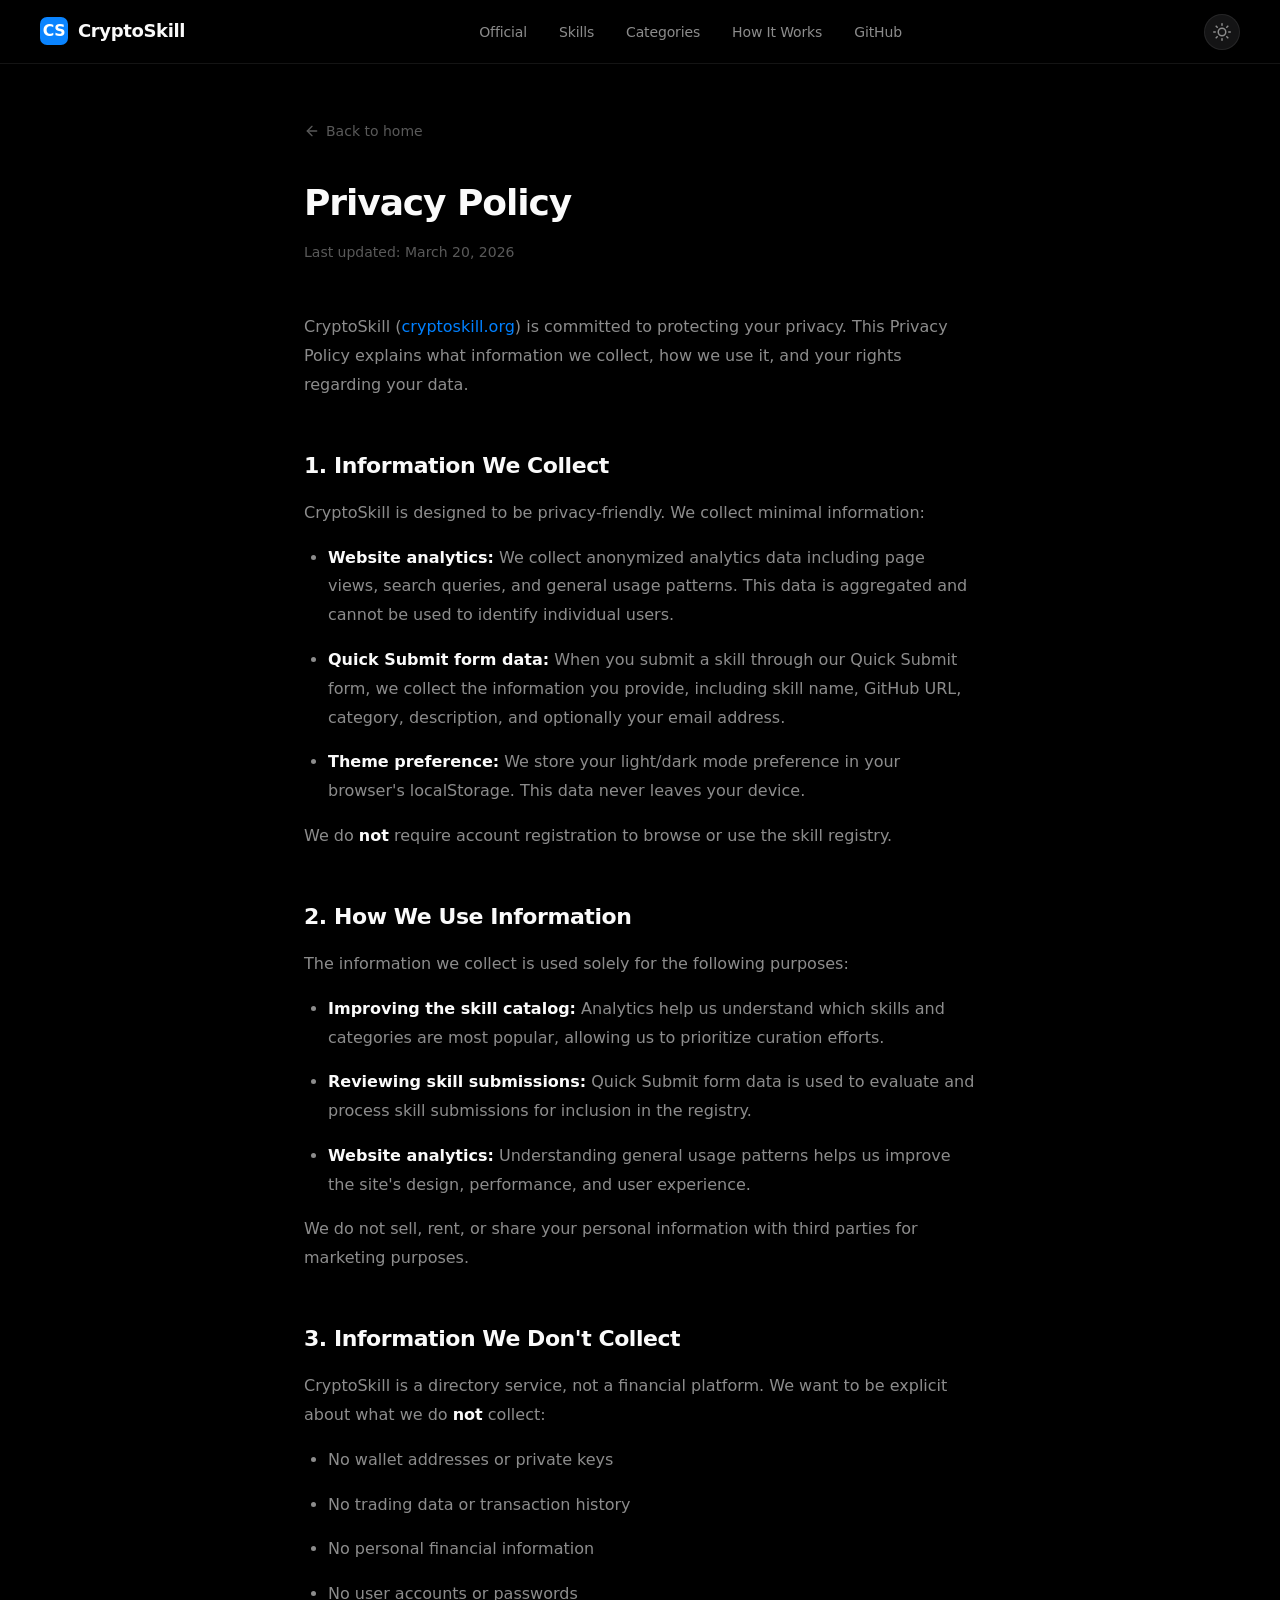
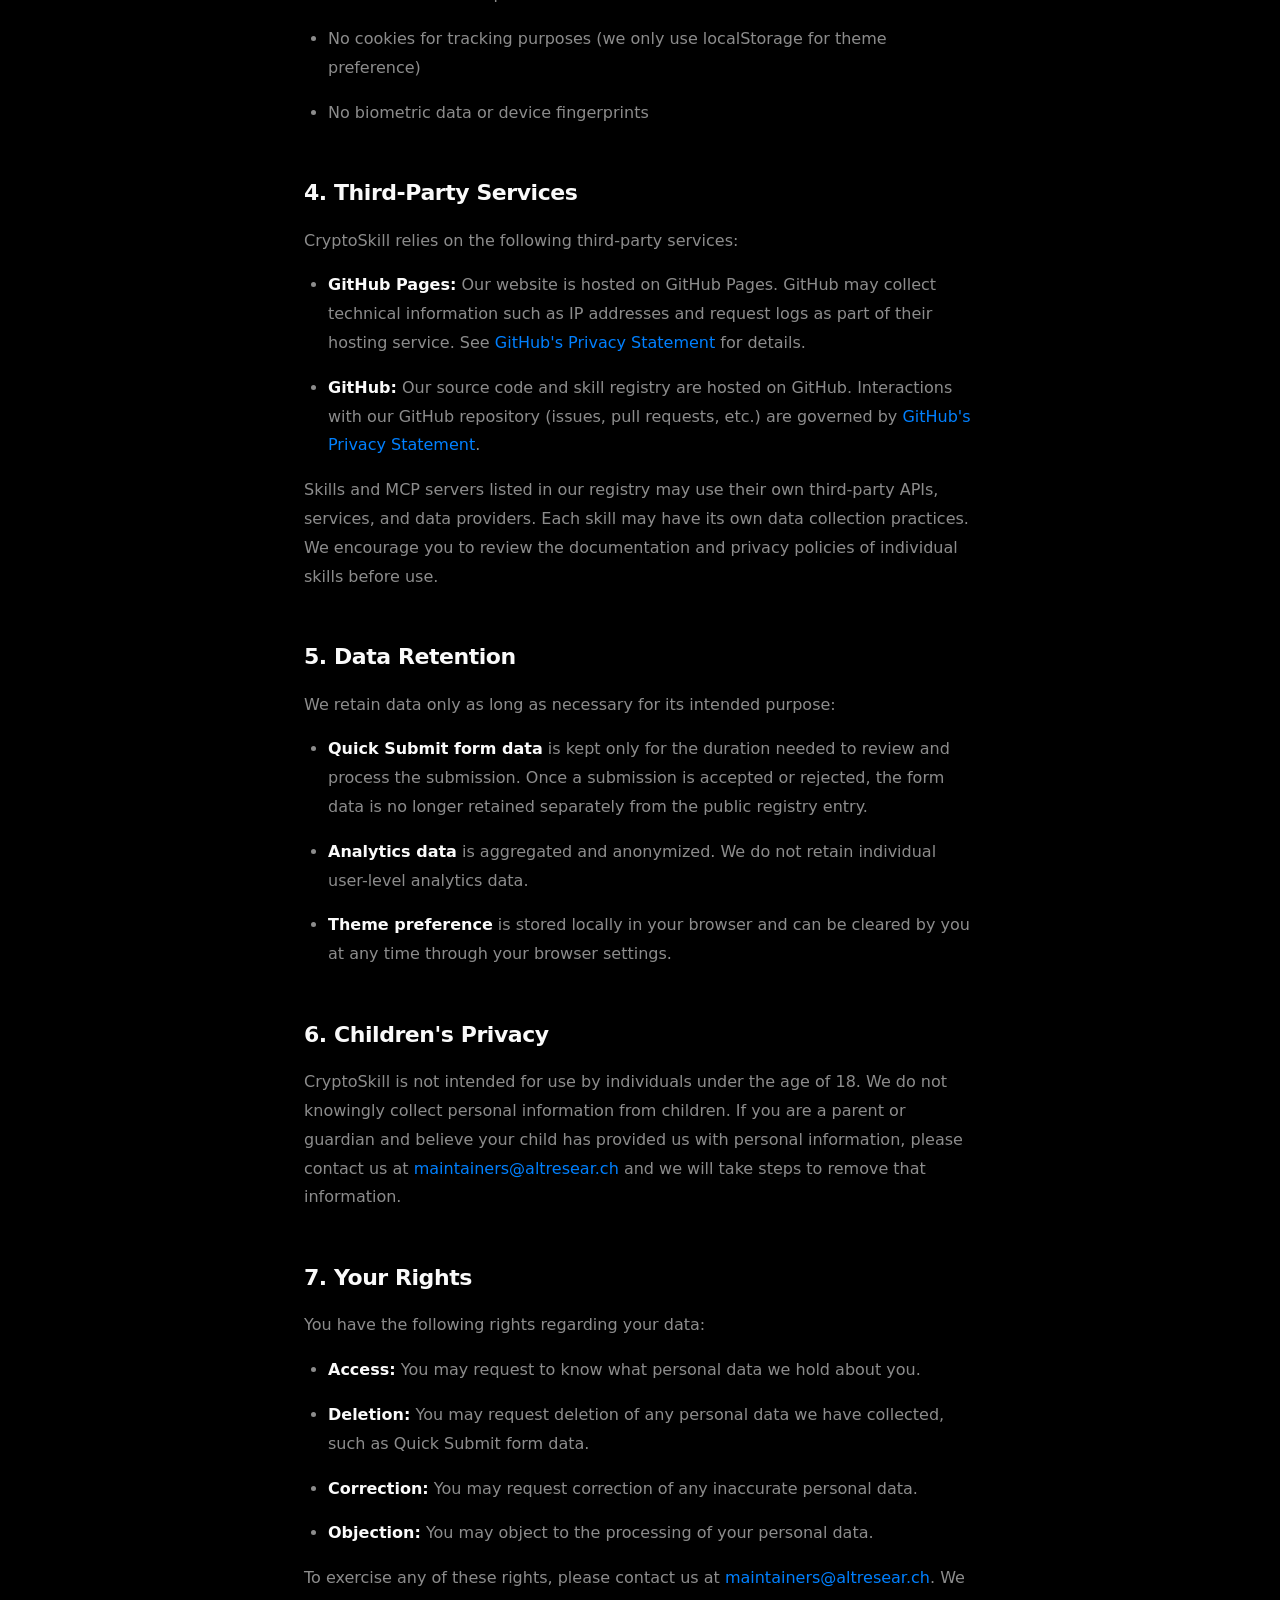
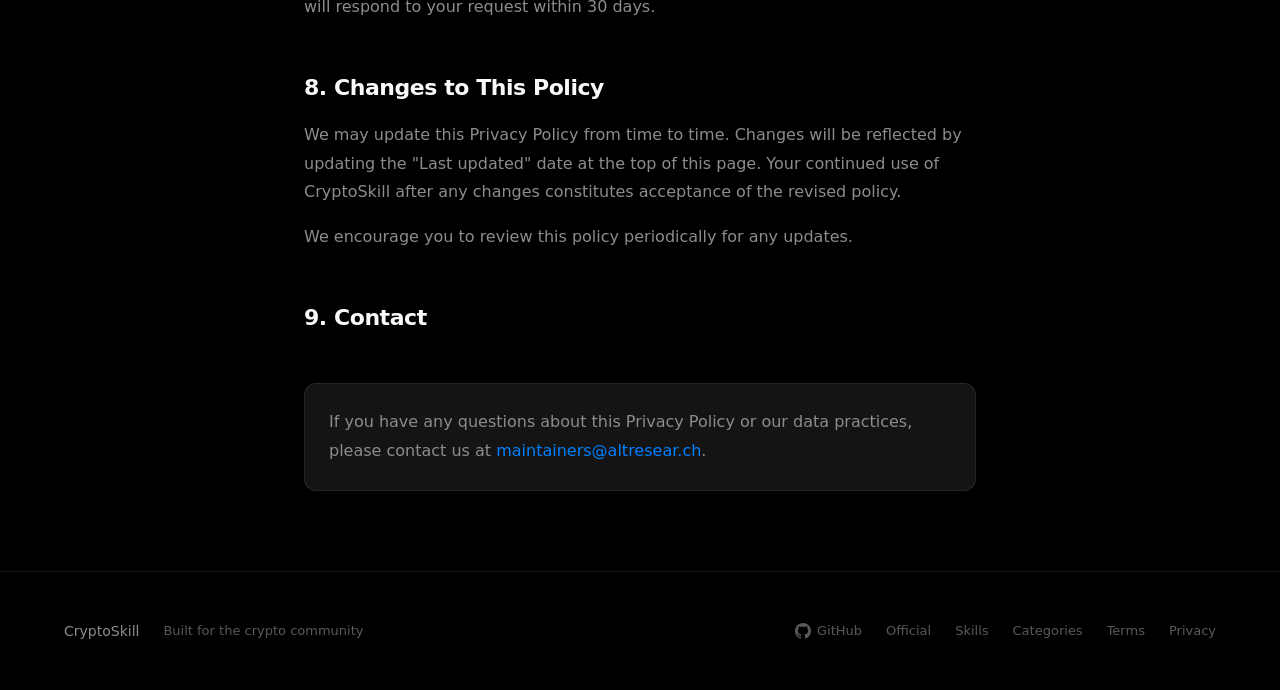
==== docs/privacy.html @ 2f7f5d59 "Add Terms of Service and Privacy Policy pages" ====
<!DOCTYPE html>
<html lang="en">
<head>
  <meta charset="UTF-8">
  <meta name="viewport" content="width=device-width, initial-scale=1.0">
  <title>Privacy Policy - CryptoSkill</title>
  <meta name="description" content="Privacy Policy for CryptoSkill, the open source registry of crypto AI agent skills and MCP servers.">

  <!-- Open Graph -->
  <meta property="og:type" content="website">
  <meta property="og:title" content="Privacy Policy - CryptoSkill">
  <meta property="og:description" content="Privacy Policy for CryptoSkill, the open source registry of crypto AI agent skills and MCP servers.">
  <meta property="og:url" content="https://cryptoskill.org/privacy.html">
  <meta property="og:site_name" content="CryptoSkill">

  <!-- Favicon -->
  <link rel="icon" type="image/svg+xml" href="favicon.svg">

  <!-- Stylesheet -->
  <link rel="stylesheet" href="styles.css">
</head>
<body>

  <!-- Navigation -->
  <nav class="navbar">
    <div class="container">
      <a href="index.html" class="nav-logo">
        <svg width="28" height="28" viewBox="0 0 32 32" fill="none">
          <rect width="32" height="32" rx="8" fill="#0a84ff"/>
          <text x="16" y="22" font-family="system-ui" font-size="18" font-weight="700" fill="white" text-anchor="middle">CS</text>
        </svg>
        CryptoSkill
      </a>

      <ul class="nav-links" id="navLinks">
        <li><a href="index.html#official">Official</a></li>
        <li><a href="index.html#skills">Skills</a></li>
        <li><a href="index.html#categories">Categories</a></li>
        <li><a href="index.html#how-it-works">How It Works</a></li>
        <li><a href="https://github.com/jiayaoqijia/cryptoskill" target="_blank" rel="noopener">GitHub</a></li>
      </ul>

      <div class="nav-right">
        <button class="theme-toggle" id="themeToggle" aria-label="Toggle theme">
          <!-- Sun icon (shown in dark mode) -->
          <svg class="icon-sun" width="18" height="18" viewBox="0 0 24 24" fill="none" stroke="currentColor" stroke-width="2" stroke-linecap="round" stroke-linejoin="round">
            <circle cx="12" cy="12" r="5"/>
            <line x1="12" y1="1" x2="12" y2="3"/>
            <line x1="12" y1="21" x2="12" y2="23"/>
            <line x1="4.22" y1="4.22" x2="5.64" y2="5.64"/>
            <line x1="18.36" y1="18.36" x2="19.78" y2="19.78"/>
            <line x1="1" y1="12" x2="3" y2="12"/>
            <line x1="21" y1="12" x2="23" y2="12"/>
            <line x1="4.22" y1="19.78" x2="5.64" y2="18.36"/>
            <line x1="18.36" y1="5.64" x2="19.78" y2="4.22"/>
          </svg>
          <!-- Moon icon (shown in light mode) -->
          <svg class="icon-moon" width="18" height="18" viewBox="0 0 24 24" fill="none" stroke="currentColor" stroke-width="2" stroke-linecap="round" stroke-linejoin="round">
            <path d="M21 12.79A9 9 0 1 1 11.21 3 7 7 0 0 0 21 12.79z"/>
          </svg>
        </button>

        <button class="mobile-toggle" id="mobileToggle" aria-label="Toggle menu">
          <span></span>
          <span></span>
          <span></span>
        </button>
      </div>
    </div>
  </nav>

  <!-- Privacy Policy Content -->
  <div class="legal-content">
    <a href="index.html" class="legal-back">
      <svg viewBox="0 0 24 24" fill="none" stroke="currentColor" stroke-width="2" stroke-linecap="round" stroke-linejoin="round">
        <line x1="19" y1="12" x2="5" y2="12"/>
        <polyline points="12 19 5 12 12 5"/>
      </svg>
      Back to home
    </a>

    <h1>Privacy Policy</h1>
    <p class="legal-date">Last updated: March 20, 2026</p>

    <p>CryptoSkill (<a href="https://cryptoskill.org">cryptoskill.org</a>) is committed to protecting your privacy. This Privacy Policy explains what information we collect, how we use it, and your rights regarding your data.</p>

    <h2>1. Information We Collect</h2>
    <p>CryptoSkill is designed to be privacy-friendly. We collect minimal information:</p>
    <ul>
      <li><strong>Website analytics:</strong> We collect anonymized analytics data including page views, search queries, and general usage patterns. This data is aggregated and cannot be used to identify individual users.</li>
      <li><strong>Quick Submit form data:</strong> When you submit a skill through our Quick Submit form, we collect the information you provide, including skill name, GitHub URL, category, description, and optionally your email address.</li>
      <li><strong>Theme preference:</strong> We store your light/dark mode preference in your browser's localStorage. This data never leaves your device.</li>
    </ul>
    <p>We do <strong>not</strong> require account registration to browse or use the skill registry.</p>

    <h2>2. How We Use Information</h2>
    <p>The information we collect is used solely for the following purposes:</p>
    <ul>
      <li><strong>Improving the skill catalog:</strong> Analytics help us understand which skills and categories are most popular, allowing us to prioritize curation efforts.</li>
      <li><strong>Reviewing skill submissions:</strong> Quick Submit form data is used to evaluate and process skill submissions for inclusion in the registry.</li>
      <li><strong>Website analytics:</strong> Understanding general usage patterns helps us improve the site's design, performance, and user experience.</li>
    </ul>
    <p>We do not sell, rent, or share your personal information with third parties for marketing purposes.</p>

    <h2>3. Information We Don't Collect</h2>
    <p>CryptoSkill is a directory service, not a financial platform. We want to be explicit about what we do <strong>not</strong> collect:</p>
    <ul>
      <li>No wallet addresses or private keys</li>
      <li>No trading data or transaction history</li>
      <li>No personal financial information</li>
      <li>No user accounts or passwords</li>
      <li>No cookies for tracking purposes (we only use localStorage for theme preference)</li>
      <li>No biometric data or device fingerprints</li>
    </ul>

    <h2>4. Third-Party Services</h2>
    <p>CryptoSkill relies on the following third-party services:</p>
    <ul>
      <li><strong>GitHub Pages:</strong> Our website is hosted on GitHub Pages. GitHub may collect technical information such as IP addresses and request logs as part of their hosting service. See <a href="https://docs.github.com/en/site-policy/privacy-policies/github-general-privacy-statement" target="_blank" rel="noopener">GitHub's Privacy Statement</a> for details.</li>
      <li><strong>GitHub:</strong> Our source code and skill registry are hosted on GitHub. Interactions with our GitHub repository (issues, pull requests, etc.) are governed by <a href="https://docs.github.com/en/site-policy/privacy-policies/github-general-privacy-statement" target="_blank" rel="noopener">GitHub's Privacy Statement</a>.</li>
    </ul>
    <p>Skills and MCP servers listed in our registry may use their own third-party APIs, services, and data providers. Each skill may have its own data collection practices. We encourage you to review the documentation and privacy policies of individual skills before use.</p>

    <h2>5. Data Retention</h2>
    <p>We retain data only as long as necessary for its intended purpose:</p>
    <ul>
      <li><strong>Quick Submit form data</strong> is kept only for the duration needed to review and process the submission. Once a submission is accepted or rejected, the form data is no longer retained separately from the public registry entry.</li>
      <li><strong>Analytics data</strong> is aggregated and anonymized. We do not retain individual user-level analytics data.</li>
      <li><strong>Theme preference</strong> is stored locally in your browser and can be cleared by you at any time through your browser settings.</li>
    </ul>

    <h2>6. Children's Privacy</h2>
    <p>CryptoSkill is not intended for use by individuals under the age of 18. We do not knowingly collect personal information from children. If you are a parent or guardian and believe your child has provided us with personal information, please contact us at <a href="mailto:maintainers@altresear.ch">maintainers@altresear.ch</a> and we will take steps to remove that information.</p>

    <h2>7. Your Rights</h2>
    <p>You have the following rights regarding your data:</p>
    <ul>
      <li><strong>Access:</strong> You may request to know what personal data we hold about you.</li>
      <li><strong>Deletion:</strong> You may request deletion of any personal data we have collected, such as Quick Submit form data.</li>
      <li><strong>Correction:</strong> You may request correction of any inaccurate personal data.</li>
      <li><strong>Objection:</strong> You may object to the processing of your personal data.</li>
    </ul>
    <p>To exercise any of these rights, please contact us at <a href="mailto:maintainers@altresear.ch">maintainers@altresear.ch</a>. We will respond to your request within 30 days.</p>

    <h2>8. Changes to This Policy</h2>
    <p>We may update this Privacy Policy from time to time. Changes will be reflected by updating the "Last updated" date at the top of this page. Your continued use of CryptoSkill after any changes constitutes acceptance of the revised policy.</p>
    <p>We encourage you to review this policy periodically for any updates.</p>

    <h2>9. Contact</h2>
    <div class="legal-contact">
      <p>If you have any questions about this Privacy Policy or our data practices, please contact us at <a href="mailto:maintainers@altresear.ch">maintainers@altresear.ch</a>.</p>
    </div>
  </div>

  <!-- Footer -->
  <footer class="footer">
    <div class="container">
      <div class="footer-left">
        <span class="footer-brand">CryptoSkill</span>
        <span class="footer-text">Built for the crypto community</span>
      </div>
      <div class="footer-links">
        <a href="https://github.com/jiayaoqijia/cryptoskill" target="_blank" rel="noopener">
          <svg width="16" height="16" viewBox="0 0 24 24" fill="currentColor">
            <path d="M12 0c-6.626 0-12 5.373-12 12 0 5.302 3.438 9.8 8.207 11.387.599.111.793-.261.793-.577v-2.234c-3.338.726-4.033-1.416-4.033-1.416-.546-1.387-1.333-1.756-1.333-1.756-1.089-.745.083-.729.083-.729 1.205.084 1.839 1.237 1.839 1.237 1.07 1.834 2.807 1.304 3.492.997.107-.775.418-1.305.762-1.604-2.665-.305-5.467-1.334-5.467-5.931 0-1.311.469-2.381 1.236-3.221-.124-.303-.535-1.524.117-3.176 0 0 1.008-.322 3.301 1.23.957-.266 1.983-.399 3.003-.404 1.02.005 2.047.138 3.006.404 2.291-1.552 3.297-1.23 3.297-1.23.653 1.653.242 2.874.118 3.176.77.84 1.235 1.911 1.235 3.221 0 4.609-2.807 5.624-5.479 5.921.43.372.823 1.102.823 2.222v3.293c0 .319.192.694.801.576 4.765-1.589 8.199-6.086 8.199-11.386 0-6.627-5.373-12-12-12z"/>
          </svg>
          GitHub
        </a>
        <a href="index.html#official">Official</a>
        <a href="index.html#skills">Skills</a>
        <a href="index.html#categories">Categories</a>
        <a href="terms.html">Terms</a>
        <a href="privacy.html">Privacy</a>
      </div>
    </div>
  </footer>

  <!-- Theme toggle script -->
  <script>
    // Theme toggle
    const themeToggle = document.getElementById('themeToggle');
    const stored = localStorage.getItem('theme');
    if (stored) document.documentElement.setAttribute('data-theme', stored);

    themeToggle.addEventListener('click', () => {
      const current = document.documentElement.getAttribute('data-theme');
      const next = current === 'light' ? 'dark' : 'light';
      document.documentElement.setAttribute('data-theme', next);
      localStorage.setItem('theme', next);
    });

    // Mobile menu toggle
    const mobileToggle = document.getElementById('mobileToggle');
    const navLinks = document.getElementById('navLinks');
    mobileToggle.addEventListener('click', () => {
      navLinks.classList.toggle('open');
    });
  </script>
</body>
</html>
---- docs/styles.css ----
/* ============================================
   CryptoSkill - Apple-Inspired Design System
   ============================================ */

/* --- Custom Properties (Dark Mode - Default) --- */
:root {
  --bg-primary: hsl(0 0% 0%);
  --bg-card: rgba(28, 28, 30, 0.72);
  --bg-card-hover: rgba(38, 38, 40, 0.8);
  --card-border: rgba(255, 255, 255, 0.08);
  --card-border-hover: rgba(255, 255, 255, 0.15);
  --primary: hsl(210 100% 50%);
  --primary-rgb: 10, 132, 255;
  --text-primary: hsl(0 0% 98%);
  --text-secondary: hsl(0 0% 55%);
  --text-tertiary: hsl(0 0% 35%);
  --success: hsl(142 72% 46%);
  --border: hsl(0 0% 15%);
  --radius-sm: 8px;
  --radius-md: 12px;
  --radius-lg: 16px;
  --radius-xl: 24px;
  --radius-pill: 9999px;
  --ease: cubic-bezier(0.25, 0.46, 0.45, 0.94);
  --duration: 300ms;
  --transition: var(--duration) var(--ease);
  --font-stack: -apple-system, BlinkMacSystemFont, "SF Pro Display", "SF Pro Text", "Inter", system-ui, sans-serif;
  --font-mono: "SF Mono", "JetBrains Mono", ui-monospace, monospace;
  --max-width: 1200px;
  --card-shadow: 0 2px 8px rgba(0, 0, 0, 0.15), 0 0 1px rgba(255, 255, 255, 0.05) inset;
  --navbar-bg: rgba(0, 0, 0, 0.8);
  --search-bg: rgba(28, 28, 30, 0.95);
  --modal-bg: rgba(28, 28, 30, 0.95);
  --overlay-bg: rgba(0, 0, 0, 0.7);
  --code-bg: rgba(0, 0, 0, 0.5);
  --kbd-bg: rgba(255, 255, 255, 0.06);
  --subtle-bg: rgba(255, 255, 255, 0.04);
  --subtle-bg-hover: rgba(255, 255, 255, 0.06);
  --subtle-bg-active: rgba(255, 255, 255, 0.1);
  --scrollbar-thumb: rgba(255, 255, 255, 0.1);
  --icon-bg: rgba(255, 255, 255, 0.06);
}

/* --- Light Mode --- */
[data-theme="light"] {
  --bg-primary: hsl(0 0% 98%);
  --bg-card: rgba(255, 255, 255, 0.85);
  --bg-card-hover: rgba(255, 255, 255, 0.95);
  --card-border: rgba(0, 0, 0, 0.08);
  --card-border-hover: rgba(0, 0, 0, 0.15);
  --text-primary: hsl(0 0% 8%);
  --text-secondary: hsl(0 0% 40%);
  --text-tertiary: hsl(0 0% 55%);
  --border: hsl(0 0% 88%);
  --card-shadow: 0 1px 3px rgba(0, 0, 0, 0.06), 0 1px 2px rgba(0, 0, 0, 0.04);
  --navbar-bg: rgba(255, 255, 255, 0.85);
  --search-bg: rgba(255, 255, 255, 0.98);
  --modal-bg: rgba(255, 255, 255, 0.98);
  --overlay-bg: rgba(0, 0, 0, 0.4);
  --code-bg: rgba(0, 0, 0, 0.04);
  --kbd-bg: rgba(0, 0, 0, 0.05);
  --subtle-bg: rgba(0, 0, 0, 0.03);
  --subtle-bg-hover: rgba(0, 0, 0, 0.05);
  --subtle-bg-active: rgba(0, 0, 0, 0.08);
  --scrollbar-thumb: rgba(0, 0, 0, 0.15);
  --icon-bg: rgba(0, 0, 0, 0.05);
}

[data-theme="light"] .hero-glow {
  background: radial-gradient(ellipse at top, hsla(210 100% 50% / 0.06), transparent 60%);
}

[data-theme="light"] .official-project-card:hover,
[data-theme="light"] .skill-card:hover {
  box-shadow: 0 4px 16px rgba(0, 0, 0, 0.08), 0 1px 3px rgba(0, 0, 0, 0.06);
}

[data-theme="light"] .search-overlay {
  background: var(--overlay-bg);
}

[data-theme="light"] .search-container {
  box-shadow: 0 24px 80px rgba(0, 0, 0, 0.15);
}

[data-theme="light"] .modal-overlay {
  background: var(--overlay-bg);
}

[data-theme="light"] .modal {
  box-shadow: 0 24px 80px rgba(0, 0, 0, 0.15);
}

[data-theme="light"] .btn-primary {
  box-shadow: 0 0 20px rgba(var(--primary-rgb), 0.2);
}

[data-theme="light"] .btn-primary:hover {
  box-shadow: 0 0 30px rgba(var(--primary-rgb), 0.35);
}

[data-theme="light"] .official-badge,
[data-theme="light"] .search-result-item .result-badge.official,
[data-theme="light"] .skill-badge.official-tag,
[data-theme="light"] .modal-official-badge {
  background: rgba(34, 197, 94, 0.1);
}

[data-theme="light"] .filter-btn.active {
  box-shadow: 0 0 12px rgba(var(--primary-rgb), 0.2);
}

[data-theme="light"] .install-cmd {
  background: var(--code-bg);
  border-color: var(--card-border);
}

[data-theme="light"] .install-cmd .copy-btn {
  background: var(--subtle-bg);
  border-color: var(--card-border);
}

[data-theme="light"] .install-cmd .copy-btn:hover {
  background: var(--subtle-bg-active);
}

[data-theme="light"] ::selection {
  background: rgba(10, 132, 255, 0.2);
}

[data-theme="light"] .nav-links a {
  color: var(--text-secondary);
}

[data-theme="light"] @media (max-width: 768px) {
  .nav-links {
    background: rgba(255, 255, 255, 0.95);
  }
}

/* --- Reset & Base --- */
*,
*::before,
*::after {
  margin: 0;
  padding: 0;
  box-sizing: border-box;
}

html {
  scroll-behavior: smooth;
  -webkit-font-smoothing: antialiased;
  -moz-osx-font-smoothing: grayscale;
}

body {
  font-family: var(--font-stack);
  background: var(--bg-primary);
  color: var(--text-primary);
  line-height: 1.6;
  overflow-x: hidden;
  min-height: 100vh;
  transition: background 0.3s ease, color 0.3s ease;
}

/* --- Selection --- */
::selection {
  background: rgba(10, 132, 255, 0.3);
  color: var(--text-primary);
}

/* --- Links --- */
a {
  color: inherit;
  text-decoration: none;
}

/* --- Container --- */
.container {
  max-width: var(--max-width);
  margin: 0 auto;
  padding: 0 24px;
  position: relative;
  z-index: 1;
}

/* ============================================
   Theme Toggle
   ============================================ */
.theme-toggle {
  display: flex;
  align-items: center;
  justify-content: center;
  width: 36px;
  height: 36px;
  border-radius: 50%;
  background: var(--bg-card);
  border: 1px solid var(--card-border);
  color: var(--text-secondary);
  cursor: pointer;
  transition: all var(--transition);
  flex-shrink: 0;
  margin-left: 8px;
}

.theme-toggle:hover {
  border-color: var(--card-border-hover);
  color: var(--text-primary);
  background: var(--bg-card-hover);
}

.theme-toggle .icon-sun,
.theme-toggle .icon-moon {
  width: 18px;
  height: 18px;
  transition: opacity 0.2s ease, transform 0.3s ease;
}

/* Dark mode (default): show sun icon, hide moon */
.theme-toggle .icon-sun {
  display: block;
}

.theme-toggle .icon-moon {
  display: none;
}

/* Light mode: show moon icon, hide sun */
[data-theme="light"] .theme-toggle .icon-sun {
  display: none;
}

[data-theme="light"] .theme-toggle .icon-moon {
  display: block;
}

/* ============================================
   Navigation
   ============================================ */
.navbar {
  position: fixed;
  top: 0;
  left: 0;
  right: 0;
  z-index: 100;
  padding: 0 24px;
  height: 64px;
  display: flex;
  align-items: center;
  background: var(--navbar-bg);
  backdrop-filter: blur(20px);
  -webkit-backdrop-filter: blur(20px);
  border-bottom: 1px solid var(--card-border);
  transition: background var(--transition);
}

.navbar .container {
  display: flex;
  align-items: center;
  justify-content: space-between;
  width: 100%;
  padding: 0;
}

.nav-logo {
  display: flex;
  align-items: center;
  gap: 10px;
  font-size: 18px;
  font-weight: 600;
  letter-spacing: -0.02em;
}

.nav-logo svg {
  width: 28px;
  height: 28px;
}

.nav-links {
  display: flex;
  align-items: center;
  gap: 32px;
  list-style: none;
}

.nav-links a {
  font-size: 14px;
  font-weight: 500;
  color: var(--text-secondary);
  transition: color var(--transition);
  letter-spacing: -0.01em;
}

.nav-links a:hover {
  color: var(--text-primary);
}

.nav-right {
  display: flex;
  align-items: center;
  gap: 8px;
}

.nav-search-btn {
  display: flex;
  align-items: center;
  gap: 8px;
  padding: 8px 16px;
  border-radius: var(--radius-sm);
  background: var(--bg-card);
  border: 1px solid var(--card-border);
  color: var(--text-tertiary);
  font-size: 13px;
  font-family: var(--font-stack);
  cursor: pointer;
  transition: all var(--transition);
}

.nav-search-btn:hover {
  border-color: var(--card-border-hover);
  color: var(--text-secondary);
}

.nav-search-btn kbd {
  font-family: var(--font-stack);
  font-size: 11px;
  padding: 2px 6px;
  border-radius: 4px;
  background: var(--kbd-bg);
  border: 1px solid var(--card-border);
}

.mobile-toggle {
  display: none;
  flex-direction: column;
  gap: 5px;
  cursor: pointer;
  padding: 4px;
  background: none;
  border: none;
}

.mobile-toggle span {
  display: block;
  width: 22px;
  height: 2px;
  background: var(--text-secondary);
  border-radius: 2px;
  transition: all var(--transition);
}

/* ============================================
   Hero Section
   ============================================ */
.hero {
  position: relative;
  padding: 160px 0 100px;
  text-align: center;
  overflow: hidden;
}

.hero-glow {
  position: absolute;
  top: 0;
  left: 0;
  right: 0;
  height: 600px;
  background: radial-gradient(ellipse at top, hsla(210 100% 50% / 0.08), transparent 60%);
  pointer-events: none;
}

.hero-badge {
  display: inline-flex;
  align-items: center;
  gap: 8px;
  padding: 6px 16px;
  border-radius: var(--radius-pill);
  background: var(--bg-card);
  backdrop-filter: blur(20px);
  -webkit-backdrop-filter: blur(20px);
  border: 1px solid var(--card-border);
  font-size: 13px;
  color: var(--text-secondary);
  margin-bottom: 32px;
  box-shadow: var(--card-shadow);
  animation: fadeInUp 0.6s var(--ease) both;
}

.hero-badge .dot {
  width: 6px;
  height: 6px;
  border-radius: 50%;
  background: var(--success);
  animation: pulse 2s ease-in-out infinite;
}

@keyframes pulse {
  0%, 100% { opacity: 1; }
  50% { opacity: 0.4; }
}

.hero h1 {
  font-size: clamp(48px, 8vw, 80px);
  font-weight: 700;
  letter-spacing: -0.04em;
  line-height: 1.05;
  margin-bottom: 24px;
  animation: fadeInUp 0.6s var(--ease) 0.1s both;
}

.hero h1 .accent {
  color: var(--primary);
}

.hero .subtitle {
  font-size: clamp(16px, 2.5vw, 20px);
  color: var(--text-secondary);
  max-width: 640px;
  margin: 0 auto 48px;
  line-height: 1.6;
  letter-spacing: -0.01em;
  animation: fadeInUp 0.6s var(--ease) 0.2s both;
}

.hero-actions {
  display: flex;
  align-items: center;
  justify-content: center;
  gap: 16px;
  margin-bottom: 48px;
  animation: fadeInUp 0.6s var(--ease) 0.3s both;
}

/* --- Buttons --- */
.btn-primary {
  display: inline-flex;
  align-items: center;
  gap: 8px;
  padding: 14px 28px;
  border-radius: var(--radius-pill);
  background: var(--primary);
  color: white;
  font-size: 15px;
  font-weight: 600;
  font-family: var(--font-stack);
  letter-spacing: -0.01em;
  border: none;
  cursor: pointer;
  transition: all var(--transition);
  box-shadow: 0 0 20px rgba(var(--primary-rgb), 0.3);
}

.btn-primary:hover {
  transform: translateY(-1px);
  box-shadow: 0 0 30px rgba(var(--primary-rgb), 0.5);
}

.btn-secondary {
  display: inline-flex;
  align-items: center;
  gap: 8px;
  padding: 14px 28px;
  border-radius: var(--radius-pill);
  background: var(--bg-card);
  backdrop-filter: blur(20px);
  -webkit-backdrop-filter: blur(20px);
  color: var(--text-primary);
  font-size: 15px;
  font-weight: 500;
  font-family: var(--font-stack);
  letter-spacing: -0.01em;
  border: 1px solid var(--card-border);
  cursor: pointer;
  transition: all var(--transition);
  box-shadow: var(--card-shadow);
}

.btn-secondary:hover {
  background: var(--bg-card-hover);
  border-color: var(--card-border-hover);
  transform: translateY(-1px);
}

/* ============================================
   Stats Bar
   ============================================ */
.stats-bar {
  display: flex;
  align-items: center;
  justify-content: center;
  gap: 48px;
  padding: 32px 0;
  animation: fadeInUp 0.6s var(--ease) 0.4s both;
}

.stat-item {
  text-align: center;
}

.stat-value {
  font-size: 36px;
  font-weight: 700;
  letter-spacing: -0.03em;
  color: var(--text-primary);
}

.stat-label {
  font-size: 13px;
  color: var(--text-tertiary);
  text-transform: uppercase;
  letter-spacing: 0.08em;
  margin-top: 4px;
}

/* ============================================
   Search Overlay
   ============================================ */
.search-overlay {
  position: fixed;
  top: 0;
  left: 0;
  right: 0;
  bottom: 0;
  z-index: 200;
  background: var(--overlay-bg);
  backdrop-filter: blur(8px);
  -webkit-backdrop-filter: blur(8px);
  display: flex;
  align-items: flex-start;
  justify-content: center;
  padding-top: 120px;
  opacity: 0;
  visibility: hidden;
  transition: all var(--transition);
}

.search-overlay.active {
  opacity: 1;
  visibility: visible;
}

.search-container {
  width: 100%;
  max-width: 640px;
  background: var(--search-bg);
  backdrop-filter: blur(40px);
  -webkit-backdrop-filter: blur(40px);
  border-radius: var(--radius-lg);
  border: 1px solid var(--card-border);
  overflow: hidden;
  transform: translateY(-10px) scale(0.98);
  transition: all var(--transition);
  box-shadow: 0 24px 80px rgba(0, 0, 0, 0.5);
}

.search-overlay.active .search-container {
  transform: translateY(0) scale(1);
}

.search-input-wrap {
  display: flex;
  align-items: center;
  gap: 12px;
  padding: 16px 20px;
  border-bottom: 1px solid var(--card-border);
}

.search-input-wrap svg {
  width: 20px;
  height: 20px;
  color: var(--text-tertiary);
  flex-shrink: 0;
}

#searchInput {
  flex: 1;
  background: none;
  border: none;
  outline: none;
  font-size: 16px;
  font-family: var(--font-stack);
  color: var(--text-primary);
}

#searchInput::placeholder {
  color: var(--text-tertiary);
}

.search-results {
  max-height: 400px;
  overflow-y: auto;
  padding: 8px;
}

.search-results::-webkit-scrollbar {
  width: 6px;
}

.search-results::-webkit-scrollbar-track {
  background: transparent;
}

.search-results::-webkit-scrollbar-thumb {
  background: var(--scrollbar-thumb);
  border-radius: 3px;
}

.search-result-item {
  display: flex;
  align-items: center;
  gap: 12px;
  padding: 12px;
  border-radius: var(--radius-sm);
  cursor: pointer;
  transition: background var(--transition);
}

.search-result-item:hover {
  background: var(--bg-card-hover);
}

.search-result-item .result-icon {
  width: 36px;
  height: 36px;
  border-radius: var(--radius-sm);
  background: var(--bg-card);
  display: flex;
  align-items: center;
  justify-content: center;
  font-size: 16px;
  flex-shrink: 0;
}

.search-result-item .result-info {
  flex: 1;
  min-width: 0;
}

.search-result-item .result-name {
  font-size: 14px;
  font-weight: 500;
  color: var(--text-primary);
}

.search-result-item .result-desc {
  font-size: 12px;
  color: var(--text-tertiary);
  white-space: nowrap;
  overflow: hidden;
  text-overflow: ellipsis;
}

.search-result-item .result-badge {
  font-size: 10px;
  padding: 2px 8px;
  border-radius: var(--radius-pill);
  font-weight: 500;
  flex-shrink: 0;
}

.search-result-item .result-badge.official {
  background: rgba(34, 197, 94, 0.12);
  color: var(--success);
}

.search-result-item .result-badge.community {
  background: var(--subtle-bg);
  color: var(--text-tertiary);
}

.search-result-item .result-category {
  font-size: 11px;
  padding: 3px 8px;
  border-radius: var(--radius-pill);
  background: var(--subtle-bg);
  color: var(--text-tertiary);
  flex-shrink: 0;
}

.search-empty {
  text-align: center;
  padding: 32px 16px;
  color: var(--text-tertiary);
  font-size: 14px;
}

.search-hint {
  padding: 12px 16px;
  border-top: 1px solid var(--card-border);
  display: flex;
  align-items: center;
  justify-content: space-between;
}

.search-hint span {
  font-size: 12px;
  color: var(--text-tertiary);
}

.search-hint kbd {
  font-family: var(--font-stack);
  font-size: 11px;
  padding: 2px 6px;
  border-radius: 4px;
  background: var(--kbd-bg);
  border: 1px solid var(--card-border);
  color: var(--text-tertiary);
}

/* ============================================
   Section Styles
   ============================================ */
.section {
  padding: 100px 0;
  position: relative;
  z-index: 1;
}

.section-header {
  text-align: center;
  margin-bottom: 64px;
}

.section-label {
  font-size: 13px;
  font-weight: 600;
  text-transform: uppercase;
  letter-spacing: 0.1em;
  color: var(--primary);
  margin-bottom: 16px;
}

.section-title {
  font-size: clamp(32px, 5vw, 48px);
  font-weight: 700;
  letter-spacing: -0.03em;
  line-height: 1.1;
  margin-bottom: 16px;
}

.section-desc {
  font-size: 17px;
  color: var(--text-secondary);
  max-width: 560px;
  margin: 0 auto;
  line-height: 1.6;
}

/* ============================================
   Official Skills Section
   ============================================ */
.official-section {
  padding: 100px 0;
  position: relative;
}

.official-section .section-title-row {
  display: flex;
  align-items: center;
  justify-content: center;
  gap: 12px;
  margin-bottom: 8px;
}

.official-section .section-title-row h2 {
  font-size: clamp(32px, 5vw, 48px);
  font-weight: 700;
  letter-spacing: -0.03em;
  line-height: 1.1;
}

.official-total-count {
  text-align: center;
  font-size: 15px;
  color: var(--text-secondary);
  margin-top: 8px;
  margin-bottom: 0;
}

.official-total-count strong {
  color: var(--text-primary);
  font-weight: 600;
}

.verified-badge {
  display: inline-flex;
  align-items: center;
  justify-content: center;
  width: 32px;
  height: 32px;
  border-radius: 50%;
  background: var(--primary);
  color: white;
  flex-shrink: 0;
}

.verified-badge svg {
  width: 18px;
  height: 18px;
}

.official-grid {
  display: grid;
  grid-template-columns: repeat(2, 1fr);
  gap: 20px;
}

.official-project-card {
  position: relative;
  padding: 28px 24px;
  border-radius: var(--radius-lg);
  background: var(--bg-card);
  backdrop-filter: blur(20px);
  -webkit-backdrop-filter: blur(20px);
  border: 1px solid var(--card-border);
  cursor: pointer;
  transition: all var(--transition);
  box-shadow: var(--card-shadow);
}

.official-project-card:hover {
  border-color: var(--card-border-hover);
  transform: scale(1.01);
  box-shadow: 0 4px 16px rgba(0, 0, 0, 0.25), 0 0 1px rgba(255, 255, 255, 0.08) inset;
}

.official-project-card.active {
  border-color: var(--primary);
  box-shadow: 0 0 0 1px var(--primary), 0 4px 16px rgba(var(--primary-rgb), 0.15);
}

.official-card-top {
  display: flex;
  align-items: center;
  gap: 14px;
  margin-bottom: 12px;
}

.official-project-icon {
  width: 52px;
  height: 52px;
  border-radius: var(--radius-md);
  background: var(--icon-bg);
  display: flex;
  align-items: center;
  justify-content: center;
  font-size: 26px;
  flex-shrink: 0;
}

.official-project-info {
  flex: 1;
  min-width: 0;
}

.official-project-name {
  font-size: 18px;
  font-weight: 600;
  letter-spacing: -0.01em;
  margin-bottom: 2px;
}

.official-project-desc {
  font-size: 13px;
  color: var(--text-secondary);
  line-height: 1.4;
  margin-bottom: 12px;
}

.official-badge {
  display: inline-flex;
  align-items: center;
  gap: 4px;
  font-size: 11px;
  font-weight: 500;
  padding: 3px 10px;
  border-radius: var(--radius-pill);
  background: rgba(34, 197, 94, 0.12);
  color: var(--success);
}

.official-card-bottom {
  display: flex;
  align-items: center;
  justify-content: space-between;
}

.official-skill-count {
  font-size: 14px;
  color: var(--text-secondary);
}

.official-skill-count strong {
  color: var(--text-primary);
  font-weight: 600;
}

.official-github-link {
  display: inline-flex;
  align-items: center;
  gap: 6px;
  font-size: 13px;
  color: var(--text-tertiary);
  padding: 6px 12px;
  border-radius: var(--radius-pill);
  background: var(--subtle-bg);
  border: 1px solid var(--card-border);
  transition: all var(--transition);
}

.official-github-link:hover {
  border-color: var(--card-border-hover);
  color: var(--text-secondary);
}

.official-github-link svg {
  width: 14px;
  height: 14px;
}

/* Skill preview pills inside official cards */
.official-skill-previews {
  display: flex;
  flex-wrap: wrap;
  gap: 6px;
  margin-bottom: 14px;
}

.official-skill-preview-tag {
  font-size: 11px;
  padding: 3px 10px;
  border-radius: var(--radius-pill);
  background: var(--subtle-bg);
  color: var(--text-tertiary);
  font-family: var(--font-mono);
  letter-spacing: -0.01em;
}

.official-view-all-btn {
  display: inline-flex;
  align-items: center;
  gap: 4px;
  font-size: 12px;
  font-weight: 500;
  color: var(--primary);
  background: none;
  border: none;
  cursor: pointer;
  padding: 0;
  font-family: var(--font-stack);
  transition: opacity var(--transition);
}

.official-view-all-btn:hover {
  opacity: 0.8;
}

.official-view-all-btn svg {
  width: 12px;
  height: 12px;
}

/* Official skills detail grid (shows when a project card is clicked) */
.official-skills-detail {
  margin-top: 32px;
  display: none;
}

.official-skills-detail.active {
  display: block;
}

.official-skills-detail-header {
  display: flex;
  align-items: center;
  justify-content: space-between;
  margin-bottom: 20px;
}

.official-skills-detail-header h3 {
  font-size: 20px;
  font-weight: 600;
  letter-spacing: -0.02em;
}

.official-skills-detail-close {
  display: inline-flex;
  align-items: center;
  gap: 6px;
  padding: 8px 16px;
  border-radius: var(--radius-pill);
  background: var(--bg-card);
  border: 1px solid var(--card-border);
  color: var(--text-secondary);
  font-size: 13px;
  font-family: var(--font-stack);
  cursor: pointer;
  transition: all var(--transition);
}

.official-skills-detail-close:hover {
  border-color: var(--card-border-hover);
  color: var(--text-primary);
}

.official-skills-list {
  display: grid;
  grid-template-columns: repeat(auto-fill, minmax(320px, 1fr));
  gap: 16px;
}

/* ============================================
   Categories Grid
   ============================================ */
.categories-grid {
  display: grid;
  grid-template-columns: repeat(auto-fit, minmax(240px, 1fr));
  gap: 16px;
}

.category-card {
  position: relative;
  padding: 28px 24px;
  border-radius: var(--radius-lg);
  background: var(--bg-card);
  backdrop-filter: blur(20px);
  -webkit-backdrop-filter: blur(20px);
  border: 1px solid var(--card-border);
  cursor: pointer;
  transition: all var(--transition);
  box-shadow: var(--card-shadow);
}

.category-card:hover {
  border-color: var(--card-border-hover);
  transform: scale(1.01);
}

.category-icon {
  font-size: 32px;
  margin-bottom: 16px;
  display: block;
}

.category-name {
  font-size: 17px;
  font-weight: 600;
  letter-spacing: -0.01em;
  margin-bottom: 4px;
}

.category-desc {
  font-size: 13px;
  color: var(--text-tertiary);
  margin-bottom: 12px;
}

.category-count {
  font-size: 12px;
  color: var(--text-tertiary);
  padding: 4px 10px;
  border-radius: var(--radius-pill);
  background: var(--subtle-bg);
  display: inline-block;
}

/* ============================================
   Community Skills (formerly Featured Skills)
   ============================================ */
.skills-filter {
  display: flex;
  align-items: center;
  justify-content: center;
  gap: 8px;
  margin-bottom: 40px;
  flex-wrap: wrap;
}

.filter-btn {
  padding: 8px 18px;
  border-radius: var(--radius-pill);
  background: var(--bg-card);
  backdrop-filter: blur(20px);
  -webkit-backdrop-filter: blur(20px);
  border: 1px solid var(--card-border);
  color: var(--text-secondary);
  font-size: 13px;
  font-weight: 500;
  font-family: var(--font-stack);
  cursor: pointer;
  transition: all var(--transition);
  box-shadow: var(--card-shadow);
}

.filter-btn:hover {
  border-color: var(--card-border-hover);
  color: var(--text-primary);
}

.filter-btn.active {
  background: var(--primary);
  border-color: transparent;
  color: white;
  box-shadow: 0 0 12px rgba(var(--primary-rgb), 0.3);
}

.skills-grid {
  display: grid;
  grid-template-columns: repeat(auto-fill, minmax(320px, 1fr));
  gap: 16px;
}

.skill-card {
  position: relative;
  padding: 24px;
  border-radius: var(--radius-lg);
  background: var(--bg-card);
  backdrop-filter: blur(20px);
  -webkit-backdrop-filter: blur(20px);
  border: 1px solid var(--card-border);
  cursor: pointer;
  transition: all var(--transition);
  box-shadow: var(--card-shadow);
}

.skill-card:hover {
  border-color: var(--card-border-hover);
  transform: scale(1.01);
  box-shadow: 0 4px 16px rgba(0, 0, 0, 0.25), 0 0 1px rgba(255, 255, 255, 0.08) inset;
}

.skill-card-header {
  display: flex;
  align-items: flex-start;
  justify-content: space-between;
  margin-bottom: 12px;
}

.skill-name {
  font-size: 16px;
  font-weight: 600;
  letter-spacing: -0.01em;
}

.skill-badge {
  font-size: 11px;
  padding: 3px 10px;
  border-radius: var(--radius-pill);
  background: rgba(var(--primary-rgb), 0.12);
  color: var(--primary);
  font-weight: 500;
  white-space: nowrap;
}

.skill-badge.official-tag {
  background: rgba(34, 197, 94, 0.12);
  color: var(--success);
}

.skill-desc {
  font-size: 13px;
  color: var(--text-secondary);
  line-height: 1.5;
  margin-bottom: 16px;
  display: -webkit-box;
  -webkit-line-clamp: 2;
  -webkit-box-orient: vertical;
  overflow: hidden;
}

.skill-footer {
  display: flex;
  align-items: center;
  justify-content: space-between;
}

.skill-tags {
  display: flex;
  gap: 6px;
  flex-wrap: wrap;
}

.skill-tag {
  font-size: 11px;
  padding: 2px 8px;
  border-radius: var(--radius-pill);
  background: var(--subtle-bg);
  color: var(--text-tertiary);
}

.skill-version {
  font-size: 11px;
  color: var(--text-tertiary);
  font-family: var(--font-mono);
}

.skills-show-more {
  text-align: center;
  margin-top: 40px;
}

/* ============================================
   How It Works
   ============================================ */
.how-grid {
  display: grid;
  grid-template-columns: repeat(3, 1fr);
  gap: 32px;
}

.how-card {
  text-align: center;
  padding: 40px 32px;
  border-radius: var(--radius-lg);
  background: var(--bg-card);
  backdrop-filter: blur(20px);
  -webkit-backdrop-filter: blur(20px);
  border: 1px solid var(--card-border);
  transition: all var(--transition);
  box-shadow: var(--card-shadow);
}

.how-card:hover {
  border-color: var(--card-border-hover);
  transform: scale(1.01);
}

.how-number {
  display: inline-flex;
  align-items: center;
  justify-content: center;
  width: 48px;
  height: 48px;
  border-radius: 50%;
  background: var(--primary);
  font-size: 18px;
  font-weight: 700;
  color: white;
  margin-bottom: 24px;
}

.how-title {
  font-size: 20px;
  font-weight: 600;
  letter-spacing: -0.02em;
  margin-bottom: 12px;
}

.how-desc {
  font-size: 14px;
  color: var(--text-secondary);
  line-height: 1.6;
}

/* ============================================
   Install Section - Polished Segmented Control
   ============================================ */
.install-section {
  text-align: center;
}

.install-box {
  max-width: 640px;
  margin: 0 auto;
  padding: 32px;
  border-radius: var(--radius-xl);
  background: var(--bg-card);
  backdrop-filter: blur(20px);
  -webkit-backdrop-filter: blur(20px);
  border: 1px solid var(--card-border);
  box-shadow: var(--card-shadow);
}

/* Segmented control (Apple-style pill group) */
.install-tabs {
  display: inline-flex;
  gap: 0;
  margin-bottom: 24px;
  padding: 3px;
  border-radius: var(--radius-pill);
  background: var(--subtle-bg);
  border: 1px solid var(--card-border);
  flex-wrap: wrap;
}

.install-tab {
  padding: 8px 18px;
  border-radius: var(--radius-pill);
  background: transparent;
  border: none;
  color: var(--text-secondary);
  font-size: 13px;
  font-weight: 500;
  font-family: var(--font-stack);
  cursor: pointer;
  transition: all 0.25s var(--ease);
  display: inline-flex;
  align-items: center;
  gap: 6px;
  white-space: nowrap;
}

.install-tab:hover {
  color: var(--text-primary);
}

.install-tab.active {
  background: var(--primary);
  border-color: transparent;
  color: white;
  box-shadow: 0 1px 4px rgba(var(--primary-rgb), 0.3);
}

.install-tab .tab-icon {
  font-size: 14px;
  line-height: 1;
}

/* Install panels with animation */
.install-panel {
  animation: installPanelIn 0.3s var(--ease) both;
}

@keyframes installPanelIn {
  from {
    opacity: 0;
    transform: translateY(6px);
  }
  to {
    opacity: 1;
    transform: translateY(0);
  }
}

.install-cmd {
  display: flex;
  align-items: center;
  gap: 12px;
  padding: 14px 18px;
  border-radius: var(--radius-md);
  background: var(--code-bg);
  border: 1px solid var(--card-border);
  font-family: var(--font-mono);
  font-size: 13px;
  color: var(--primary);
  margin-bottom: 10px;
  text-align: left;
}

.install-cmd .prompt {
  color: var(--text-tertiary);
  user-select: none;
}

.install-cmd code {
  flex: 1;
  overflow-x: auto;
}

.install-cmd .copy-btn {
  display: flex;
  align-items: center;
  justify-content: center;
  width: 32px;
  height: 32px;
  border-radius: var(--radius-sm);
  background: var(--subtle-bg-hover);
  border: 1px solid var(--card-border);
  color: var(--text-tertiary);
  cursor: pointer;
  transition: all var(--transition);
  flex-shrink: 0;
}

.install-cmd .copy-btn:hover {
  background: var(--subtle-bg-active);
  color: var(--text-primary);
}

.install-cmd .copy-btn.copied {
  color: var(--success);
}

.install-panel-note {
  font-size: 12px;
  color: var(--text-tertiary);
  margin-top: 10px;
  text-align: left;
  padding: 0 4px;
  line-height: 1.5;
}

.install-note {
  font-size: 13px;
  color: var(--text-tertiary);
  margin-top: 16px;
}

/* ============================================
   Submit Section
   ============================================ */
.submit-section {
  padding: 100px 0;
  position: relative;
  z-index: 1;
}

.submit-section .section-header {
  margin-bottom: 48px;
}

.submit-grid {
  display: grid;
  grid-template-columns: 1fr 1fr;
  gap: 24px;
  max-width: 900px;
  margin: 0 auto;
}

.submit-card {
  padding: 32px;
  border-radius: var(--radius-lg);
  background: var(--bg-card);
  backdrop-filter: blur(20px);
  -webkit-backdrop-filter: blur(20px);
  border: 1px solid var(--card-border);
  box-shadow: var(--card-shadow);
  transition: all var(--transition);
}

.submit-card:hover {
  border-color: var(--card-border-hover);
  transform: translateY(-2px);
}

.submit-card-icon {
  width: 48px;
  height: 48px;
  border-radius: var(--radius-md);
  background: var(--icon-bg);
  display: flex;
  align-items: center;
  justify-content: center;
  margin-bottom: 20px;
  color: var(--text-secondary);
}

.submit-card-icon svg {
  width: 24px;
  height: 24px;
}

.submit-card h3 {
  font-size: 18px;
  font-weight: 600;
  letter-spacing: -0.01em;
  margin-bottom: 8px;
}

.submit-card p {
  font-size: 14px;
  color: var(--text-secondary);
  line-height: 1.6;
  margin-bottom: 20px;
}

.submit-card .btn-submit {
  display: inline-flex;
  align-items: center;
  gap: 8px;
  padding: 10px 20px;
  border-radius: var(--radius-pill);
  background: var(--primary);
  color: white;
  font-size: 14px;
  font-weight: 500;
  font-family: var(--font-stack);
  border: none;
  cursor: pointer;
  transition: all var(--transition);
  text-decoration: none;
}

.submit-card .btn-submit:hover {
  transform: translateY(-1px);
  box-shadow: 0 0 16px rgba(var(--primary-rgb), 0.3);
}

.submit-card .btn-submit-outline {
  display: inline-flex;
  align-items: center;
  gap: 8px;
  padding: 10px 20px;
  border-radius: var(--radius-pill);
  background: transparent;
  color: var(--text-primary);
  font-size: 14px;
  font-weight: 500;
  font-family: var(--font-stack);
  border: 1px solid var(--card-border);
  cursor: pointer;
  transition: all var(--transition);
  text-decoration: none;
}

.submit-card .btn-submit-outline:hover {
  border-color: var(--card-border-hover);
  background: var(--subtle-bg);
}

/* Quick Submit Form */
.submit-form {
  display: flex;
  flex-direction: column;
  gap: 14px;
}

.submit-form .form-group {
  display: flex;
  flex-direction: column;
  gap: 4px;
  text-align: left;
}

.submit-form label {
  font-size: 12px;
  font-weight: 500;
  color: var(--text-secondary);
  text-transform: uppercase;
  letter-spacing: 0.05em;
}

.submit-form input,
.submit-form select,
.submit-form textarea {
  padding: 10px 14px;
  border-radius: var(--radius-sm);
  border: 1px solid var(--card-border);
  background: var(--code-bg);
  color: var(--text-primary);
  font-size: 14px;
  font-family: var(--font-stack);
  outline: none;
  transition: border-color var(--transition);
}

.submit-form input:focus,
.submit-form select:focus,
.submit-form textarea:focus {
  border-color: var(--primary);
}

.submit-form input::placeholder,
.submit-form textarea::placeholder {
  color: var(--text-tertiary);
}

.submit-form select {
  cursor: pointer;
  -webkit-appearance: none;
  appearance: none;
  background-image: url("data:image/svg+xml,%3Csvg width='12' height='12' viewBox='0 0 24 24' fill='none' stroke='%23888' stroke-width='2' stroke-linecap='round' stroke-linejoin='round' xmlns='http://www.w3.org/2000/svg'%3E%3Cpolyline points='6 9 12 15 18 9'%3E%3C/polyline%3E%3C/svg%3E");
  background-repeat: no-repeat;
  background-position: right 12px center;
  padding-right: 36px;
}

.submit-form textarea {
  resize: vertical;
  min-height: 60px;
}

.submit-form-note {
  font-size: 11px;
  color: var(--text-tertiary);
  line-height: 1.5;
  margin-top: 4px;
}

.submit-form-actions {
  display: flex;
  gap: 12px;
  align-items: center;
}

/* ============================================
   Skill Modal
   ============================================ */
.modal-overlay {
  position: fixed;
  top: 0;
  left: 0;
  right: 0;
  bottom: 0;
  z-index: 300;
  background: var(--overlay-bg);
  backdrop-filter: blur(8px);
  -webkit-backdrop-filter: blur(8px);
  display: flex;
  align-items: center;
  justify-content: center;
  padding: 24px;
  opacity: 0;
  visibility: hidden;
  transition: all var(--transition);
}

.modal-overlay.active {
  opacity: 1;
  visibility: visible;
}

.modal {
  width: 100%;
  max-width: 560px;
  max-height: 80vh;
  overflow-y: auto;
  background: var(--modal-bg);
  backdrop-filter: blur(40px);
  -webkit-backdrop-filter: blur(40px);
  border-radius: var(--radius-xl);
  border: 1px solid var(--card-border);
  padding: 32px;
  transform: translateY(10px) scale(0.98);
  transition: all var(--transition);
  box-shadow: 0 24px 80px rgba(0, 0, 0, 0.5);
}

.modal-overlay.active .modal {
  transform: translateY(0) scale(1);
}

.modal::-webkit-scrollbar {
  width: 6px;
}

.modal::-webkit-scrollbar-track {
  background: transparent;
}

.modal::-webkit-scrollbar-thumb {
  background: var(--scrollbar-thumb);
  border-radius: 3px;
}

.modal-close {
  position: absolute;
  top: 16px;
  right: 16px;
  width: 32px;
  height: 32px;
  border-radius: 50%;
  background: var(--bg-card);
  border: 1px solid var(--card-border);
  color: var(--text-secondary);
  display: flex;
  align-items: center;
  justify-content: center;
  cursor: pointer;
  transition: all var(--transition);
  font-size: 16px;
}

.modal-close:hover {
  background: var(--bg-card-hover);
  color: var(--text-primary);
}

.modal-header {
  display: flex;
  align-items: flex-start;
  gap: 16px;
  margin-bottom: 24px;
  position: relative;
}

.modal-icon {
  width: 48px;
  height: 48px;
  border-radius: var(--radius-md);
  background: var(--icon-bg);
  display: flex;
  align-items: center;
  justify-content: center;
  font-size: 24px;
  flex-shrink: 0;
}

.modal-title {
  font-size: 22px;
  font-weight: 700;
  letter-spacing: -0.02em;
  margin-bottom: 4px;
}

.modal-meta {
  display: flex;
  align-items: center;
  gap: 12px;
  font-size: 13px;
  color: var(--text-tertiary);
  flex-wrap: wrap;
}

.modal-meta .author {
  color: var(--text-secondary);
}

.modal-official-badge {
  display: inline-flex;
  align-items: center;
  gap: 4px;
  font-size: 11px;
  font-weight: 500;
  padding: 2px 8px;
  border-radius: var(--radius-pill);
  background: rgba(34, 197, 94, 0.12);
  color: var(--success);
}

.modal-desc {
  font-size: 15px;
  color: var(--text-secondary);
  line-height: 1.7;
  margin-bottom: 24px;
}

.modal-section-title {
  font-size: 13px;
  font-weight: 600;
  text-transform: uppercase;
  letter-spacing: 0.08em;
  color: var(--text-tertiary);
  margin-bottom: 12px;
}

.modal-tags {
  display: flex;
  flex-wrap: wrap;
  gap: 6px;
  margin-bottom: 24px;
}

.modal-tag {
  font-size: 12px;
  padding: 4px 12px;
  border-radius: var(--radius-pill);
  background: var(--subtle-bg-hover);
  border: 1px solid var(--card-border);
  color: var(--text-secondary);
}

.modal-install {
  margin-bottom: 24px;
}

.modal-install .install-cmd {
  margin-bottom: 0;
}

/* ============================================
   Footer
   ============================================ */
.footer {
  padding: 48px 0;
  border-top: 1px solid var(--card-border);
  position: relative;
  z-index: 1;
}

.footer .container {
  display: flex;
  align-items: center;
  justify-content: space-between;
}

.footer-left {
  display: flex;
  align-items: center;
  gap: 24px;
}

.footer-brand {
  font-size: 14px;
  font-weight: 500;
  color: var(--text-secondary);
}

.footer-text {
  font-size: 13px;
  color: var(--text-tertiary);
}

.footer-links {
  display: flex;
  align-items: center;
  gap: 24px;
}

.footer-links a {
  font-size: 13px;
  color: var(--text-tertiary);
  transition: color var(--transition);
  display: flex;
  align-items: center;
  gap: 6px;
}

.footer-links a:hover {
  color: var(--text-primary);
}

.footer-links a svg {
  width: 16px;
  height: 16px;
}

/* ============================================
   Legal Content Pages
   ============================================ */
.legal-content {
  max-width: 720px;
  margin: 0 auto;
  padding: 120px 24px 80px;
}

.legal-content h1 {
  font-size: 36px;
  font-weight: 700;
  letter-spacing: -0.03em;
  margin-bottom: 8px;
}

.legal-content .legal-date {
  color: var(--text-tertiary);
  font-size: 14px;
  margin-bottom: 48px;
}

.legal-content h2 {
  font-size: 22px;
  font-weight: 600;
  letter-spacing: -0.02em;
  margin-top: 48px;
  margin-bottom: 16px;
}

.legal-content p,
.legal-content li {
  color: var(--text-secondary);
  line-height: 1.8;
  margin-bottom: 16px;
}

.legal-content ul {
  padding-left: 24px;
}

.legal-content a {
  color: var(--primary);
  transition: opacity var(--transition);
}

.legal-content a:hover {
  opacity: 0.8;
}

.legal-content .legal-back {
  display: inline-flex;
  align-items: center;
  gap: 6px;
  font-size: 14px;
  color: var(--text-tertiary);
  margin-bottom: 32px;
  transition: color var(--transition);
}

.legal-content .legal-back:hover {
  color: var(--text-primary);
}

.legal-content .legal-back svg {
  width: 16px;
  height: 16px;
}

.legal-content strong {
  color: var(--text-primary);
  font-weight: 600;
}

.legal-content .legal-contact {
  margin-top: 48px;
  padding: 24px;
  border-radius: var(--radius-md);
  background: var(--bg-card);
  border: 1px solid var(--card-border);
}

.legal-content .legal-contact p {
  margin-bottom: 0;
}

/* ============================================
   Animations
   ============================================ */
@keyframes fadeInUp {
  from {
    opacity: 0;
    transform: translateY(20px);
  }
  to {
    opacity: 1;
    transform: translateY(0);
  }
}

.fade-in-up {
  opacity: 0;
  transform: translateY(20px);
  transition: opacity 0.6s var(--ease), transform 0.6s var(--ease);
}

.fade-in-up.visible {
  opacity: 1;
  transform: translateY(0);
}

/* Staggered children */
.stagger > * {
  opacity: 0;
  transform: translateY(16px);
  transition: opacity 0.5s var(--ease), transform 0.5s var(--ease);
}

.stagger.visible > *:nth-child(1) { transition-delay: 0s; }
.stagger.visible > *:nth-child(2) { transition-delay: 0.06s; }
.stagger.visible > *:nth-child(3) { transition-delay: 0.12s; }
.stagger.visible > *:nth-child(4) { transition-delay: 0.18s; }
.stagger.visible > *:nth-child(5) { transition-delay: 0.24s; }
.stagger.visible > *:nth-child(6) { transition-delay: 0.3s; }
.stagger.visible > *:nth-child(7) { transition-delay: 0.36s; }
.stagger.visible > *:nth-child(8) { transition-delay: 0.42s; }
.stagger.visible > *:nth-child(9) { transition-delay: 0.48s; }
.stagger.visible > *:nth-child(10) { transition-delay: 0.54s; }
.stagger.visible > *:nth-child(11) { transition-delay: 0.6s; }
.stagger.visible > *:nth-child(12) { transition-delay: 0.66s; }

.stagger.visible > * {
  opacity: 1;
  transform: translateY(0);
}

/* ============================================
   Responsive
   ============================================ */
@media (max-width: 768px) {
  .navbar {
    padding: 0 16px;
  }

  .nav-links {
    display: none;
    position: absolute;
    top: 64px;
    left: 0;
    right: 0;
    flex-direction: column;
    background: var(--navbar-bg);
    backdrop-filter: blur(20px);
    -webkit-backdrop-filter: blur(20px);
    border-bottom: 1px solid var(--card-border);
    padding: 16px 24px;
    gap: 16px;
  }

  .nav-links.open {
    display: flex;
  }

  .nav-search-btn {
    display: none;
  }

  .mobile-toggle {
    display: flex;
  }

  .theme-toggle {
    margin-left: 0;
    margin-right: 8px;
  }

  .hero {
    padding: 120px 0 60px;
  }

  .hero-actions {
    flex-direction: column;
  }

  .stats-bar {
    gap: 24px;
    flex-wrap: wrap;
  }

  .stat-value {
    font-size: 28px;
  }

  .section,
  .official-section,
  .submit-section {
    padding: 60px 0;
  }

  .section-header {
    margin-bottom: 40px;
  }

  .categories-grid {
    grid-template-columns: repeat(2, 1fr);
    gap: 12px;
  }

  .official-grid {
    grid-template-columns: repeat(2, 1fr);
    gap: 12px;
  }

  .skills-grid,
  .official-skills-list {
    grid-template-columns: 1fr;
  }

  .how-grid {
    grid-template-columns: 1fr;
    gap: 16px;
  }

  .search-overlay {
    padding-top: 80px;
    padding-left: 16px;
    padding-right: 16px;
  }

  .footer .container {
    flex-direction: column;
    gap: 16px;
    text-align: center;
  }

  .footer-left {
    flex-direction: column;
    gap: 8px;
  }

  .modal {
    padding: 24px;
    border-radius: var(--radius-lg);
  }

  .modal-overlay {
    padding: 16px;
    align-items: flex-end;
  }

  .official-skills-detail-header {
    flex-direction: column;
    gap: 12px;
    align-items: flex-start;
  }

  .submit-grid {
    grid-template-columns: 1fr;
  }

  .install-tabs {
    flex-wrap: wrap;
    justify-content: center;
  }
}

@media (max-width: 480px) {
  .categories-grid,
  .official-grid {
    grid-template-columns: 1fr;
  }

  .hero h1 {
    font-size: 36px;
  }

  .stat-value {
    font-size: 24px;
  }

  .stats-bar {
    gap: 16px;
  }

  .container {
    padding: 0 16px;
  }

  .install-tabs {
    gap: 0;
  }

  .install-tab {
    padding: 6px 12px;
    font-size: 12px;
  }
}
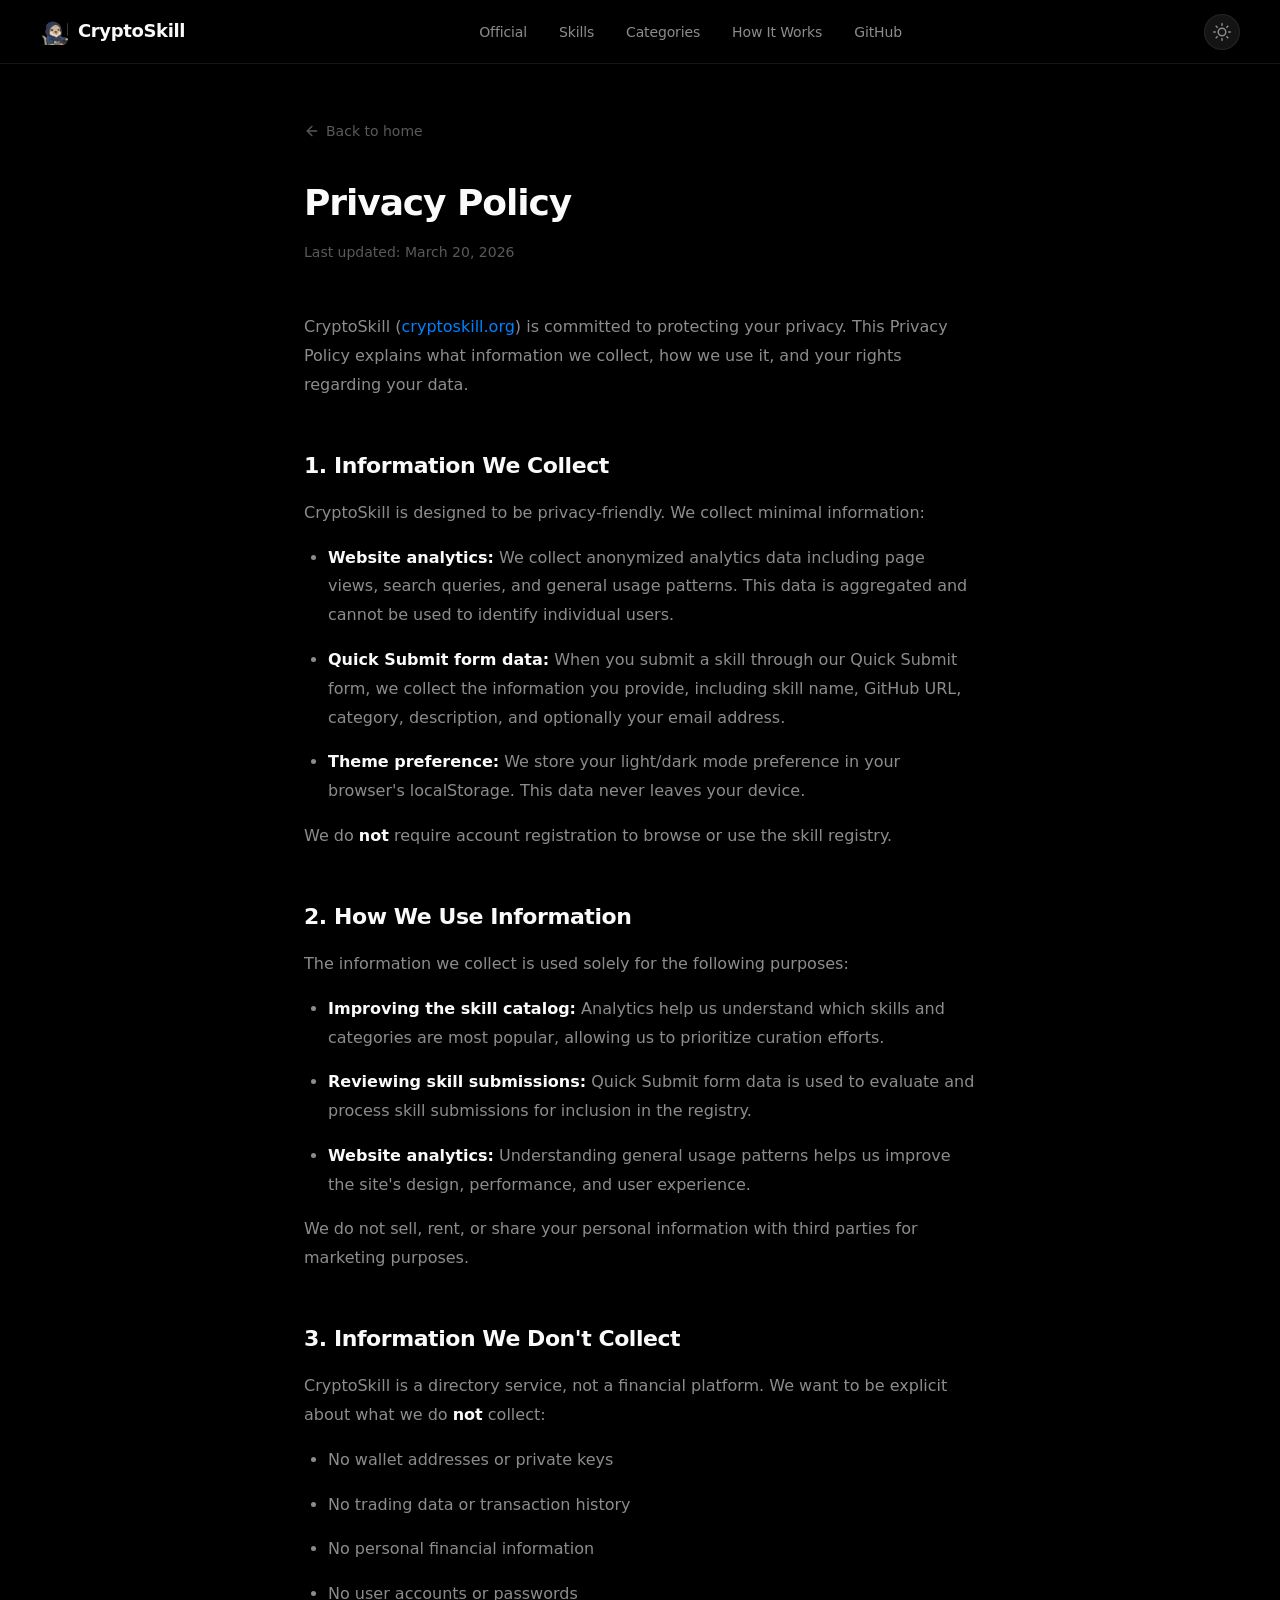
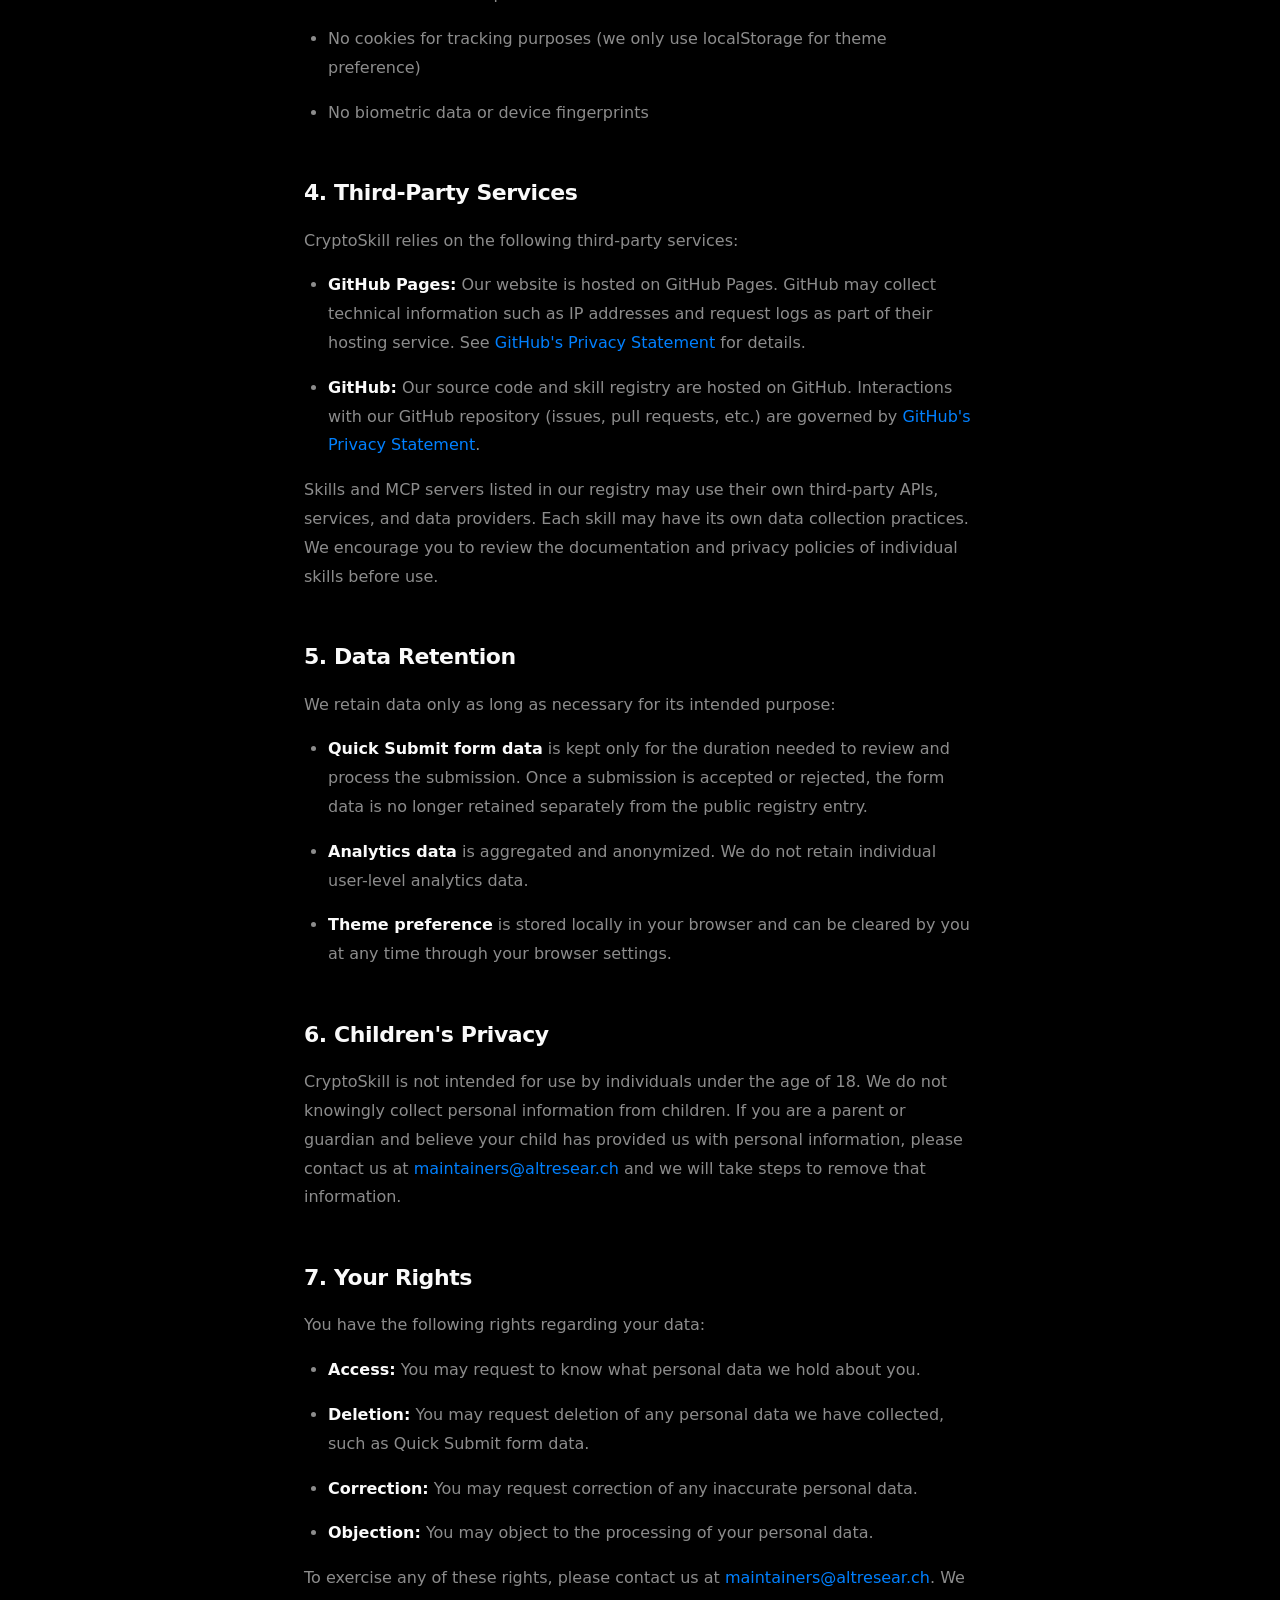
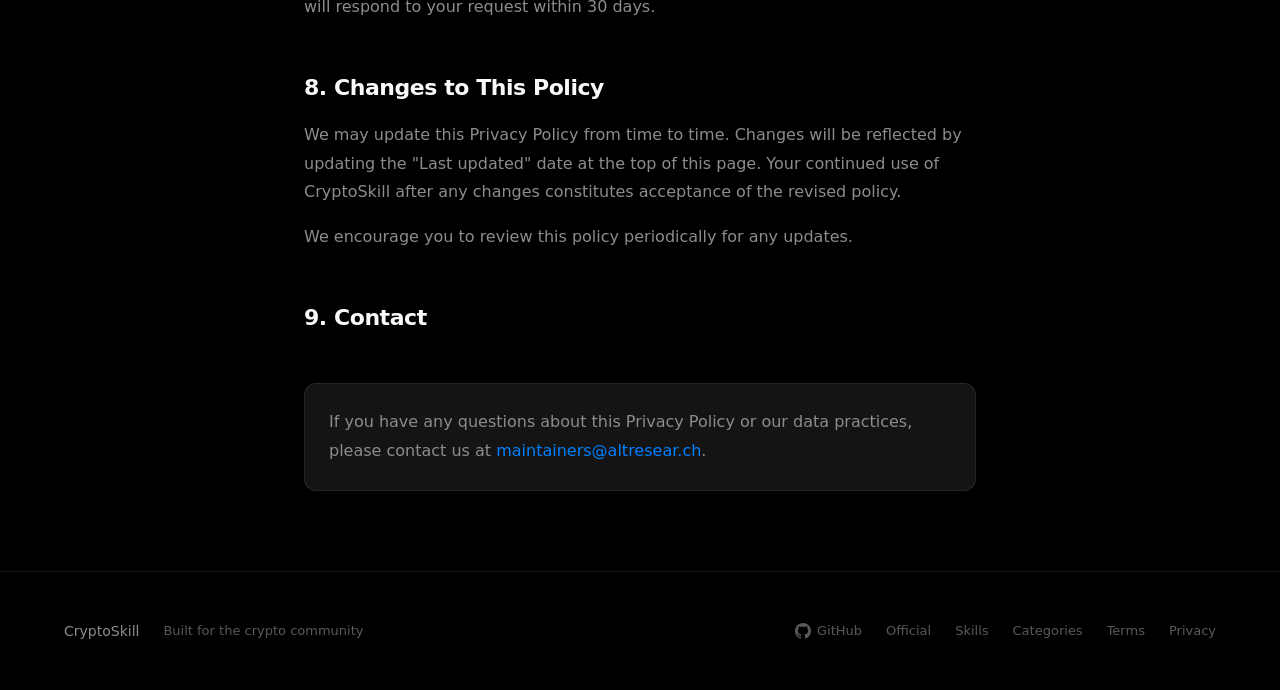
==== commit 691708b9: "Use ottie otter mascot as header icon and favicon" ====
--- a/docs/privacy.html
+++ b/docs/privacy.html
@@ -14,6 +14,7 @@
   <meta property="og:site_name" content="CryptoSkill">
 
   <!-- Favicon -->
+  <link rel="icon" type="image/png" href="favicon.png">
   <link rel="icon" type="image/svg+xml" href="favicon.svg">
 
   <!-- Stylesheet -->
@@ -25,10 +26,7 @@
   <nav class="navbar">
     <div class="container">
       <a href="index.html" class="nav-logo">
-        <svg width="28" height="28" viewBox="0 0 32 32" fill="none">
-          <rect width="32" height="32" rx="8" fill="#0a84ff"/>
-          <text x="16" y="22" font-family="system-ui" font-size="18" font-weight="700" fill="white" text-anchor="middle">CS</text>
-        </svg>
+        <img src="icon.png" width="28" height="28" alt="CryptoSkill" style="border-radius:6px">
         CryptoSkill
       </a>
 
